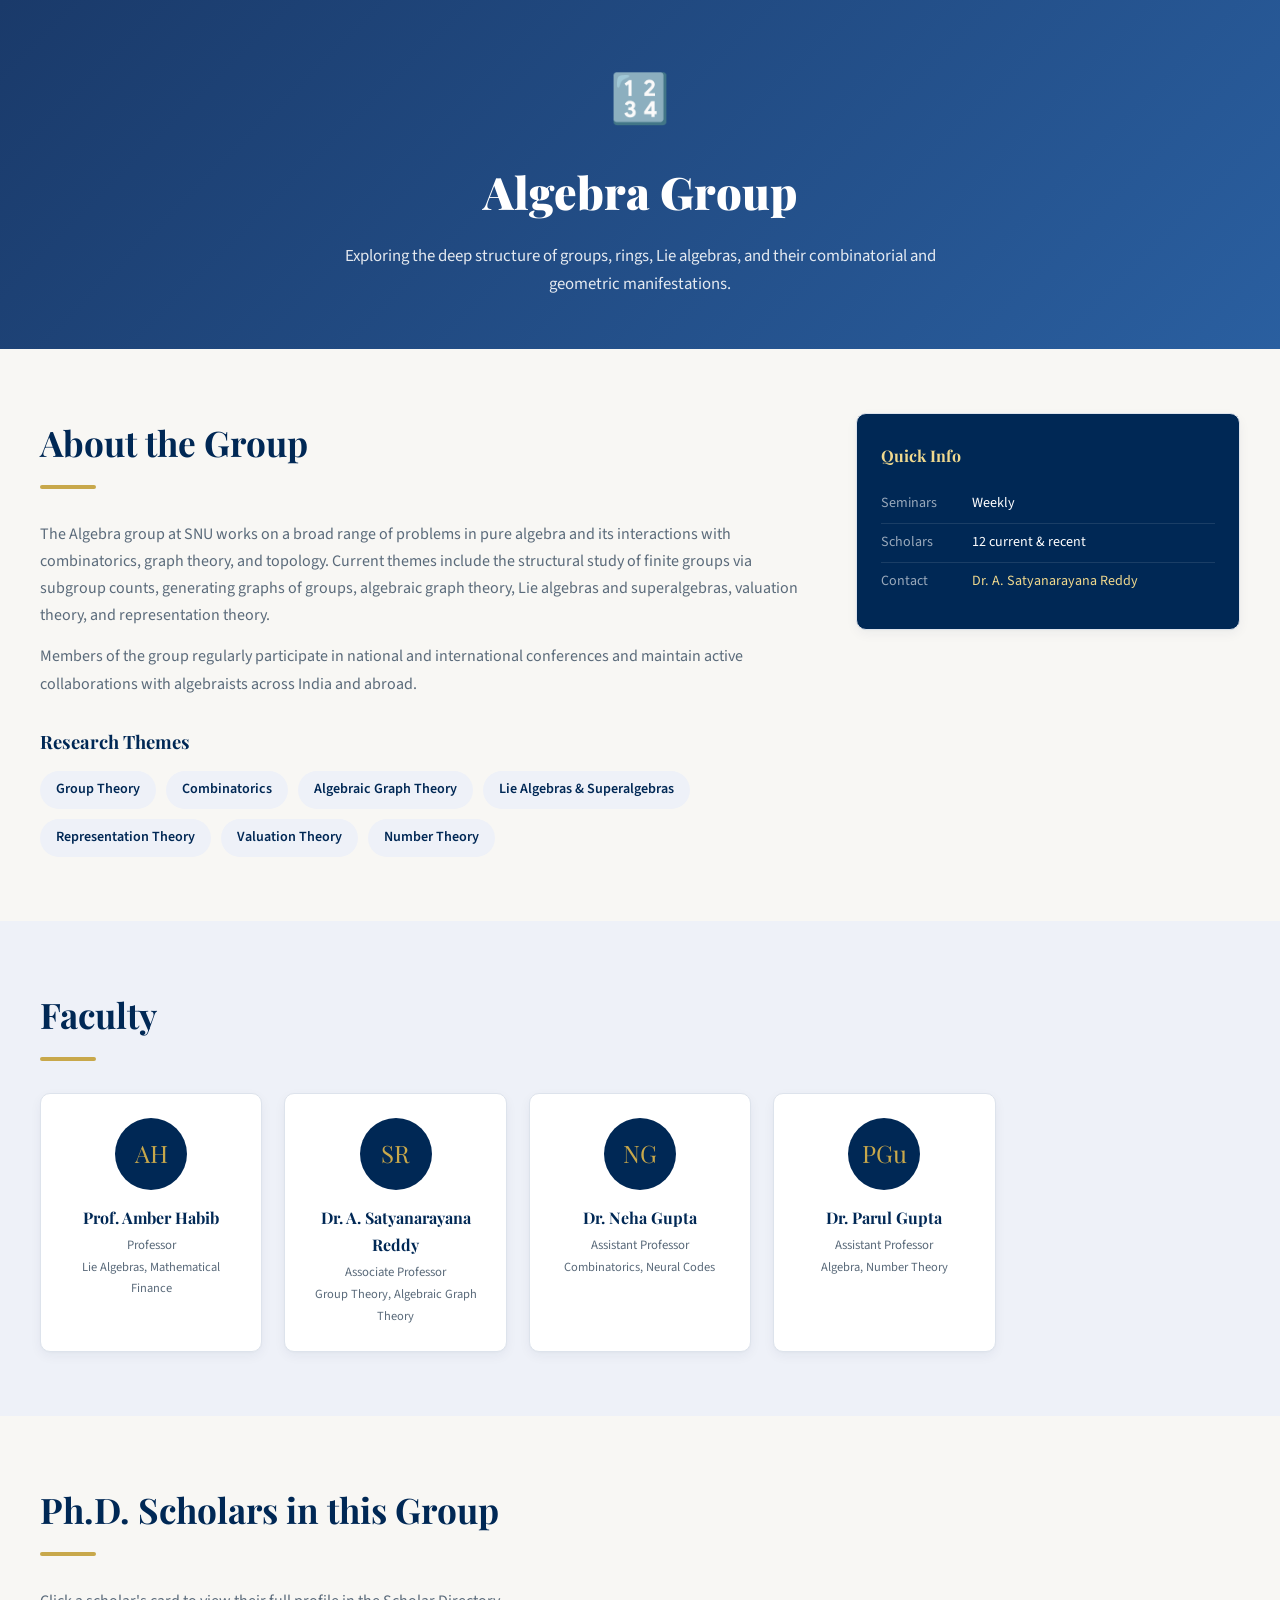
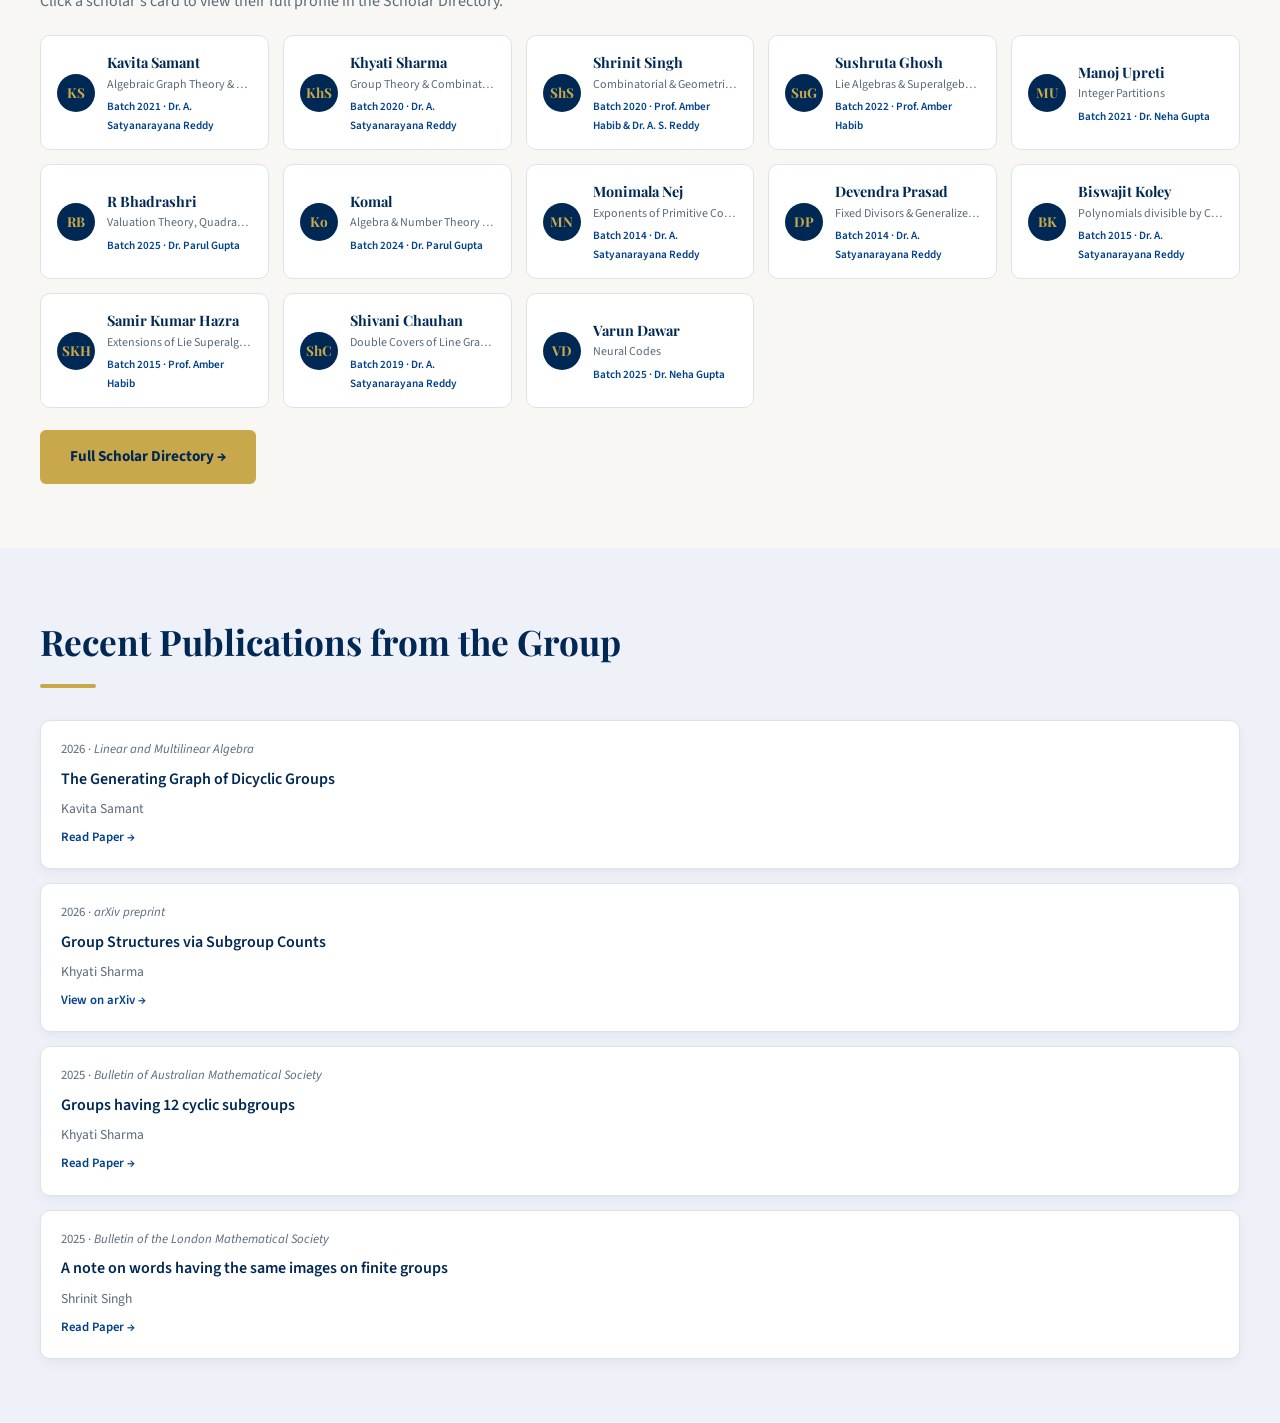
==== algebra.html @ dcbe5a53 "Add files via upload" ====
<!DOCTYPE html>
<html lang="en">
<head>
  <meta charset="UTF-8" />
  <meta name="viewport" content="width=device-width, initial-scale=1.0" />
  <title>Algebra Group — SNU Mathematics Ph.D.</title>
  <link rel="stylesheet" href="shared.css" />
  <style>
    .scholar-strip { display:grid; grid-template-columns:repeat(auto-fill,minmax(200px,1fr)); gap:14px; margin-top:8px; }
    .scholar-chip { background:var(--card-bg); border:1px solid var(--border); border-radius:var(--radius); padding:14px 16px; display:flex; align-items:center; gap:12px; transition:transform .18s,box-shadow .18s; text-decoration:none; color:inherit; }
    .scholar-chip:hover { transform:translateY(-2px); box-shadow:var(--shadow-lg); text-decoration:none; }
    .sch-dot { width:38px; height:38px; border-radius:50%; background:var(--navy); color:var(--gold); font-family:var(--font-serif); font-weight:700; font-size:.85rem; display:flex; align-items:center; justify-content:center; flex-shrink:0; }
    .sch-info { min-width:0; }
    .sch-name { font-family:var(--font-serif); font-size:.9rem; color:var(--navy); font-weight:700; white-space:nowrap; overflow:hidden; text-overflow:ellipsis; }
    .sch-research { font-size:.75rem; color:var(--muted); white-space:nowrap; overflow:hidden; text-overflow:ellipsis; }
    .sch-year { font-size:.7rem; color:var(--navy-lt); margin-top:2px; font-weight:600; }
  </style>
</head>
<body>
<script src="nav.js"></script>

<section class="group-hero" style="background:linear-gradient(135deg,#1a3a6a 0%,#2a5fa0 100%);">
  <div style="font-size:3rem;margin-bottom:12px;">🔢</div>
  <h1>Algebra Group</h1>
  <p>Exploring the deep structure of groups, rings, Lie algebras, and their combinatorial and geometric manifestations.</p>
</section>

<section class="section">
  <div class="container" style="display:grid;grid-template-columns:2fr 1fr;gap:48px;align-items:start;">
    <div>
      <h2 class="section-title">About the Group</h2>
      <div class="gold-rule"></div>
      <p style="color:var(--muted);margin-bottom:14px;">The Algebra group at SNU works on a broad range of problems in pure algebra and its interactions with combinatorics, graph theory, and topology. Current themes include the structural study of finite groups via subgroup counts, generating graphs of groups, algebraic graph theory, Lie algebras and superalgebras, valuation theory, and representation theory.</p>
      <p style="color:var(--muted);margin-bottom:14px;">Members of the group regularly participate in national and international conferences and maintain active collaborations with algebraists across India and abroad.</p>
      <h3 style="font-family:var(--font-serif);color:var(--navy);margin:28px 0 14px;font-size:1.15rem;">Research Themes</h3>
      <ul style="list-style:none;display:flex;flex-wrap:wrap;gap:10px;">
        <li style="background:#eef1f8;padding:7px 16px;border-radius:20px;font-size:.88rem;color:var(--navy);font-weight:600;">Group Theory</li>
        <li style="background:#eef1f8;padding:7px 16px;border-radius:20px;font-size:.88rem;color:var(--navy);font-weight:600;">Combinatorics</li>
        <li style="background:#eef1f8;padding:7px 16px;border-radius:20px;font-size:.88rem;color:var(--navy);font-weight:600;">Algebraic Graph Theory</li>
        <li style="background:#eef1f8;padding:7px 16px;border-radius:20px;font-size:.88rem;color:var(--navy);font-weight:600;">Lie Algebras &amp; Superalgebras</li>
        <li style="background:#eef1f8;padding:7px 16px;border-radius:20px;font-size:.88rem;color:var(--navy);font-weight:600;">Representation Theory</li>
        <li style="background:#eef1f8;padding:7px 16px;border-radius:20px;font-size:.88rem;color:var(--navy);font-weight:600;">Valuation Theory</li>
        <li style="background:#eef1f8;padding:7px 16px;border-radius:20px;font-size:.88rem;color:var(--navy);font-weight:600;">Number Theory</li>
      </ul>
    </div>
    <div>
      <div class="card" style="background:var(--navy);color:#fff;padding:28px 24px;">
        <h4 style="color:var(--gold-lt);font-family:var(--font-serif);margin-bottom:16px;">Quick Info</h4>
        <table style="width:100%;font-size:.88rem;border-collapse:collapse;">
          <tr><td style="color:rgba(255,255,255,.6);padding:7px 0;border-bottom:1px solid rgba(255,255,255,.1);">Seminars</td><td style="padding:7px 0 7px 10px;border-bottom:1px solid rgba(255,255,255,.1);">Weekly</td></tr>
          <tr><td style="color:rgba(255,255,255,.6);padding:7px 0;border-bottom:1px solid rgba(255,255,255,.1);">Scholars</td><td style="padding:7px 0 7px 10px;border-bottom:1px solid rgba(255,255,255,.1);">12 current &amp; recent</td></tr>
          <tr><td style="color:rgba(255,255,255,.6);padding:7px 0;">Contact</td><td style="padding:7px 0 7px 10px;"><a href="mailto:asreddy@snu.edu.in" style="color:var(--gold-lt);">Dr. A. Satyanarayana Reddy</a></td></tr>
        </table>
      </div>
    </div>
  </div>
</section>

<!-- FACULTY -->
<section class="section section-alt">
  <div class="container">
    <h2 class="section-title">Faculty</h2>
    <div class="gold-rule"></div>
    <div class="faculty-grid">
      <a href="https://snu.edu.in/faculty/amber-habib/" target="_blank" class="faculty-card"><div class="faculty-avatar">AH</div><div class="faculty-name">Prof. Amber Habib</div><div class="faculty-role">Professor<br><span style="font-size:.78rem;">Lie Algebras, Mathematical Finance</span></div></a>
      <a href="https://snu.edu.in/faculty/satyanarayana-reddy/" target="_blank" class="faculty-card"><div class="faculty-avatar">SR</div><div class="faculty-name">Dr. A. Satyanarayana Reddy</div><div class="faculty-role">Associate Professor<br><span style="font-size:.78rem;">Group Theory, Algebraic Graph Theory</span></div></a>
      <a href="https://snu.edu.in/faculty/neha-gupta/" target="_blank" class="faculty-card"><div class="faculty-avatar">NG</div><div class="faculty-name">Dr. Neha Gupta</div><div class="faculty-role">Assistant Professor<br><span style="font-size:.78rem;">Combinatorics, Neural Codes</span></div></a>
      <a href="https://snu.edu.in/faculty/parul-gupta/" target="_blank" class="faculty-card"><div class="faculty-avatar">PGu</div><div class="faculty-name">Dr. Parul Gupta</div><div class="faculty-role">Assistant Professor<br><span style="font-size:.78rem;">Algebra, Number Theory</span></div></a>
    </div>
  </div>
</section>

<!-- SCHOLARS -->
<section class="section">
  <div class="container">
    <h2 class="section-title">Ph.D. Scholars in this Group</h2>
    <div class="gold-rule"></div>
    <p style="color:var(--muted);margin-bottom:20px;">Click a scholar's card to view their full profile in the Scholar Directory.</p>
    <div class="scholar-strip">
      <a class="scholar-chip" href="students.html#s1"><div class="sch-dot">KS</div><div class="sch-info"><div class="sch-name">Kavita Samant</div><div class="sch-research">Algebraic Graph Theory &amp; Group Theory</div><div class="sch-year">Batch 2021 · Dr. A. Satyanarayana Reddy</div></div></a>
      <a class="scholar-chip" href="students.html#s9"><div class="sch-dot">KhS</div><div class="sch-info"><div class="sch-name">Khyati Sharma</div><div class="sch-research">Group Theory &amp; Combinatorics</div><div class="sch-year">Batch 2020 · Dr. A. Satyanarayana Reddy</div></div></a>
      <a class="scholar-chip" href="students.html#s39"><div class="sch-dot">ShS</div><div class="sch-info"><div class="sch-name">Shrinit Singh</div><div class="sch-research">Combinatorial &amp; Geometric Group Theory</div><div class="sch-year">Batch 2020 · Prof. Amber Habib &amp; Dr. A. S. Reddy</div></div></a>
      <a class="scholar-chip" href="students.html#s29"><div class="sch-dot">SuG</div><div class="sch-info"><div class="sch-name">Sushruta Ghosh</div><div class="sch-research">Lie Algebras &amp; Superalgebras</div><div class="sch-year">Batch 2022 · Prof. Amber Habib</div></div></a>
      <a class="scholar-chip" href="students.html#s16"><div class="sch-dot">MU</div><div class="sch-info"><div class="sch-name">Manoj Upreti</div><div class="sch-research">Integer Partitions</div><div class="sch-year">Batch 2021 · Dr. Neha Gupta</div></div></a>
      <a class="scholar-chip" href="students.html#s14"><div class="sch-dot">RB</div><div class="sch-info"><div class="sch-name">R Bhadrashri</div><div class="sch-research">Valuation Theory, Quadratic Forms</div><div class="sch-year">Batch 2025 · Dr. Parul Gupta</div></div></a>
      <a class="scholar-chip" href="students.html#s25"><div class="sch-dot">Ko</div><div class="sch-info"><div class="sch-name">Komal</div><div class="sch-research">Algebra &amp; Number Theory (Matrix Waring Problem)</div><div class="sch-year">Batch 2024 · Dr. Parul Gupta</div></div></a>
      <a class="scholar-chip" href="students.html#s30"><div class="sch-dot">MN</div><div class="sch-info"><div class="sch-name">Monimala Nej</div><div class="sch-research">Exponents of Primitive Companion Matrices</div><div class="sch-year">Batch 2014 · Dr. A. Satyanarayana Reddy</div></div></a>
      <a class="scholar-chip" href="students.html#s31"><div class="sch-dot">DP</div><div class="sch-info"><div class="sch-name">Devendra Prasad</div><div class="sch-research">Fixed Divisors &amp; Generalized Factorials</div><div class="sch-year">Batch 2014 · Dr. A. Satyanarayana Reddy</div></div></a>
      <a class="scholar-chip" href="students.html#s33"><div class="sch-dot">BK</div><div class="sch-info"><div class="sch-name">Biswajit Koley</div><div class="sch-research">Polynomials divisible by Cyclotomic Polynomials</div><div class="sch-year">Batch 2015 · Dr. A. Satyanarayana Reddy</div></div></a>
      <a class="scholar-chip" href="students.html#s34"><div class="sch-dot">SKH</div><div class="sch-info"><div class="sch-name">Samir Kumar Hazra</div><div class="sch-research">Extensions of Lie Superalgebras</div><div class="sch-year">Batch 2015 · Prof. Amber Habib</div></div></a>
      <a class="scholar-chip" href="students.html#s36"><div class="sch-dot">ShC</div><div class="sch-info"><div class="sch-name">Shivani Chauhan</div><div class="sch-research">Double Covers of Line Graphs</div><div class="sch-year">Batch 2019 · Dr. A. Satyanarayana Reddy</div></div></a>
    <a class="scholar-chip" href="students.html#s3"><div class="sch-dot">VD</div><div class="sch-info"><div class="sch-name">Varun Dawar</div><div class="sch-research">Neural Codes</div><div class="sch-year">Batch 2025 · Dr. Neha Gupta</div></div></a>
      </div>
    
    <div style="margin-top:22px;"><a class="btn btn-primary" href="students.html">Full Scholar Directory →</a></div>
  </div>
</section>

<!-- PUBLICATIONS -->
<section class="section section-alt">
  <div class="container">
    <h2 class="section-title">Recent Publications from the Group</h2>
    <div class="gold-rule"></div>
    <div style="display:flex;flex-direction:column;gap:14px;">
      <div class="card" style="padding:18px 20px;"><div style="font-size:.8rem;color:var(--muted);margin-bottom:5px;">2026 · <em>Linear and Multilinear Algebra</em></div><div style="font-weight:600;color:var(--navy);">The Generating Graph of Dicyclic Groups</div><div style="font-size:.85rem;color:var(--muted);margin-top:4px;">Kavita Samant</div><a href="https://www.tandfonline.com/doi/full/10.1080/03081087.2026.2623170" target="_blank" style="font-size:.8rem;color:var(--navy-lt);font-weight:600;display:inline-block;margin-top:7px;">Read Paper →</a></div>
      <div class="card" style="padding:18px 20px;"><div style="font-size:.8rem;color:var(--muted);margin-bottom:5px;">2026 · <em>arXiv preprint</em></div><div style="font-weight:600;color:var(--navy);">Group Structures via Subgroup Counts</div><div style="font-size:.85rem;color:var(--muted);margin-top:4px;">Khyati Sharma</div><a href="https://arxiv.org/abs/2604.08040" target="_blank" style="font-size:.8rem;color:var(--navy-lt);font-weight:600;display:inline-block;margin-top:7px;">View on arXiv →</a></div>
      <div class="card" style="padding:18px 20px;"><div style="font-size:.8rem;color:var(--muted);margin-bottom:5px;">2025 · <em>Bulletin of Australian Mathematical Society</em></div><div style="font-weight:600;color:var(--navy);">Groups having 12 cyclic subgroups</div><div style="font-size:.85rem;color:var(--muted);margin-top:4px;">Khyati Sharma</div><a href="https://www.cambridge.org/core/journals/bulletin-of-the-australian-mathematical-society/article/abs/groups-having-12-cyclic-subgroups/F840743916FA4E4E2047FA05246051EC" target="_blank" style="font-size:.8rem;color:var(--navy-lt);font-weight:600;display:inline-block;margin-top:7px;">Read Paper →</a></div>
      <div class="card" style="padding:18px 20px;"><div style="font-size:.8rem;color:var(--muted);margin-bottom:5px;">2025 · <em>Bulletin of the London Mathematical Society</em></div><div style="font-weight:600;color:var(--navy);">A note on words having the same images on finite groups</div><div style="font-size:.85rem;color:var(--muted);margin-top:4px;">Shrinit Singh</div><a href="https://londmathsoc.onlinelibrary.wiley.com/doi/abs/10.1112/blms.70150" target="_blank" style="font-size:.8rem;color:var(--navy-lt);font-weight:600;display:inline-block;margin-top:7px;">Read Paper →</a></div>
    </div>
  </div>
</section>

</body>
</html>
---- shared.css ----
/* ============================================================
   SNU Mathematics Ph.D. Program — Shared Stylesheet
   ============================================================ */
@import url('https://fonts.googleapis.com/css2?family=Playfair+Display:wght@400;600;700;900&family=Source+Sans+3:ital,wght@0,300;0,400;0,600;1,400&display=swap');

:root {
    --navy:     #002855;
    --navy-lt:  #00408a;
    --gold:     #c8a84b;
    --gold-lt:  #f0d98e;
    --bg:       #f8f7f4;
    --card-bg:  #ffffff;
    --text:     #1e2a38;
    --muted:    #5a6a7a;
    --border:   #dde3ec;
    --shadow: 
        0 1px 2px rgba(0,0,0,0.02), 
        0 4px 12px rgba(0,40,85,0.05);
    --shadow-lg: 
        0 10px 15px -3px rgba(0,40,85,0.08), 
        0 4px 6px -2px rgba(0,40,85,0.04);
    --radius:   10px;
    --font-serif: 'Playfair Display', Georgia, serif;
    --font-sans:  'Source Sans 3', 'Helvetica Neue', sans-serif;
    --nav-h: 70px;
}

*, *::before, *::after { box-sizing: border-box; margin: 0; padding: 0; }

html { scroll-behavior: smooth; }

body {
    font-family: var(--font-sans);
    background: var(--bg);
    color: var(--text);
    line-height: 1.7;
    font-size: 16px;
}

a { color: var(--navy-lt); text-decoration: none; }
a:hover { text-decoration: underline; }

img { max-width: 100%; display: block; }

/* ── TOPBAR ─────────────────────────────────────────── */
.topbar {
    background: var(--navy);
    color: rgba(255,255,255,.7);
    font-size: .78rem;
    letter-spacing: .04em;
    padding: 6px 0;
    text-align: center;
}
.topbar a { color: var(--gold-lt); }

/* ── NAVBAR ─────────────────────────────────────────── */
nav.navbar {
    background: var(--card-bg);
    border-bottom: 3px solid var(--gold);
    position: sticky; top: 0; z-index: 200;
    box-shadow: var(--shadow);
}
.nav-inner {
    max-width: 1200px; margin: 0 auto; padding: 0 24px;
    display: flex; align-items: center; justify-content: space-between;
    height: var(--nav-h);
}
.brand { display: flex; align-items: center; gap: 12px; text-decoration: none; }
.brand-logo {
    width: 46px; height: 46px; border-radius: 50%;
    background: var(--navy); display: flex; align-items: center; justify-content: center;
}
.brand-logo span { color: var(--gold); font-family: var(--font-serif); font-size: 1.1rem; font-weight: 900; }
.brand-text { line-height: 1.2; }
.brand-name { font-family: var(--font-serif); font-size: 1.15rem; font-weight: 700; color: var(--navy); }
.brand-sub  { font-size: .72rem; color: var(--muted); text-transform: uppercase; letter-spacing: .06em; }

.nav-links { display: flex; gap: 4px; align-items: center; }
.nav-links a {
    padding: 8px 13px; border-radius: 6px; font-size: .88rem; font-weight: 600;
    color: var(--navy); transition: background .18s, color .18s; white-space: nowrap;
}
.nav-links a:hover, .nav-links a.active { background: var(--navy); color: #fff; text-decoration: none; }
.nav-links a.btn-apply {
    background: var(--gold); color: var(--navy); margin-left: 8px;
    padding: 8px 18px; font-weight: 700;
}
.nav-links a.btn-apply:hover { background: var(--navy); color: var(--gold); }

/* Hamburger (mobile) */
.hamburger { display: none; background: none; border: none; cursor: pointer; padding: 6px; }
.hamburger span { display: block; width: 24px; height: 2px; background: var(--navy); margin: 5px 0; transition: .3s; }

/* ── HERO ────────────────────────────────────────────── */
.hero {
    background: linear-gradient(135deg, var(--navy) 0%, #004080 60%, #00285580 100%);
    color: #fff; padding: 80px 24px 70px;
    text-align: center; position: relative; overflow: hidden;
}
.hero::before {
    content: '∑ ∫ ∂ π ∞ Δ λ φ ψ ω';
    position: absolute; inset: 0; font-size: 6rem; line-height: 1.2;
    color: rgba(255,255,255,.04); font-family: var(--font-serif);
    word-break: break-all; pointer-events: none; padding: 10px;
}
.hero-inner { max-width: 760px; margin: 0 auto; position: relative; }
.hero-eyebrow { font-size: .8rem; letter-spacing: .15em; text-transform: uppercase; color: var(--gold-lt); margin-bottom: 14px; }
.hero h1 { font-family: var(--font-serif); font-size: clamp(2rem, 5vw, 3.2rem); font-weight: 900; line-height: 1.15; margin-bottom: 18px; }
.hero p   { font-size: 1.1rem; color: rgba(255,255,255,.85); margin-bottom: 30px; max-width: 600px; margin-left: auto; margin-right: auto; }
.hero-cta { display: flex; gap: 14px; justify-content: center; flex-wrap: wrap; }
.btn { display: inline-block; padding: 12px 28px; border-radius: 6px; font-weight: 700; font-size: .95rem; transition: .2s; cursor: pointer; border: 2px solid transparent; }
.btn-primary { background: var(--gold); color: var(--navy); }
.btn-primary:hover { background: #fff; color: var(--navy); text-decoration: none; }
.btn-outline { border-color: rgba(255,255,255,.6); color: #fff; }
.btn-outline:hover { background: rgba(255,255,255,.15); text-decoration: none; }

/* ── SECTION UTILS ──────────────────────────────────── */
.section { padding: 64px 24px; }
.section-alt { background: #eef1f8; }
.container { max-width: 1200px; margin: 0 auto; }
.section-title {
    font-family: var(--font-serif); font-size: clamp(1.5rem, 3vw, 2.2rem);
    font-weight: 700; color: var(--navy); margin-bottom: 8px;
}
.section-sub { color: var(--muted); font-size: 1rem; margin-bottom: 40px; max-width: 600px; }
.gold-rule { width: 56px; height: 4px; background: var(--gold); border-radius: 2px; margin: 12px 0 32px; }

/* ── CARDS ──────────────────────────────────────────── */
.card-grid { display: grid; grid-template-columns: repeat(auto-fill, minmax(270px, 1fr)); gap: 24px; }
.card {
    background: var(--card-bg); border-radius: var(--radius);
    box-shadow: var(--shadow); padding: 28px 24px;
    transition: transform .22s, box-shadow .22s;
    border: 1px solid var(--border);
}
.card:hover { transform: translateY(-4px); box-shadow: var(--shadow-lg); }
.card-icon { font-size: 2rem; margin-bottom: 14px; }
.card h3 { font-family: var(--font-serif); font-size: 1.15rem; color: var(--navy); margin-bottom: 8px; }
.card p  { font-size: .93rem; color: var(--muted); }

/* ── RESEARCH GROUP CARD ────────────────────────────── */
.group-card {
    background: var(--card-bg); border-radius: var(--radius);
    border: 1px solid var(--border); box-shadow: var(--shadow);
    overflow: hidden; transition: transform .22s, box-shadow .22s;
    display: flex; flex-direction: column;
}
.group-card:hover { transform: translateY(-4px); box-shadow: var(--shadow-lg); text-decoration: none; }
.group-card-banner {
    height: 8px;
}
.group-card-body { padding: 26px 24px 22px; flex: 1; display: flex; flex-direction: column; }
.group-card-body h3 { font-family: var(--font-serif); font-size: 1.2rem; color: var(--navy); margin-bottom: 8px; }
.group-card-body p  { font-size: .9rem; color: var(--muted); flex: 1; }
.group-card-footer { padding: 14px 24px; border-top: 1px solid var(--border); font-size: .83rem; color: var(--navy-lt); font-weight: 600; }

/* Group accent colours */
.acc-blue   { background: #1e5fa0; }
.acc-green  { background: #2a7a4b; }
.acc-purple { background: #6a3fa0; }
.acc-teal   { background: #1a7a7a; }
.acc-red    { background: #9a2a2a; }
.acc-orange { background: #b05e10; }

/* ── FOOTER ─────────────────────────────────────────── */
footer {
    background: var(--navy); color: rgba(255,255,255,.75);
    padding: 50px 24px 30px;
}
.footer-inner { max-width: 1200px; margin: 0 auto; }
.footer-grid { display: grid; grid-template-columns: 2fr 1fr 1fr 1fr; gap: 40px; margin-bottom: 40px; }
footer h4 { color: var(--gold-lt); font-family: var(--font-serif); font-size: 1rem; margin-bottom: 14px; }
footer ul { list-style: none; }
footer ul li { margin-bottom: 8px; }
footer ul li a { color: rgba(255,255,255,.65); font-size: .88rem; }
footer ul li a:hover { color: var(--gold-lt); text-decoration: none; }
.footer-brand-name { font-family: var(--font-serif); font-size: 1.2rem; color: #fff; margin-bottom: 8px; }
.footer-desc { font-size: .88rem; color: rgba(255,255,255,.55); max-width: 280px; line-height: 1.6; }
.footer-bottom { border-top: 1px solid rgba(255,255,255,.12); padding-top: 22px; font-size: .8rem; color: rgba(255,255,255,.4); display: flex; justify-content: space-between; flex-wrap: wrap; gap: 8px; }

/* ── GROUP PAGE ─────────────────────────────────────── */
.group-hero {
    padding: 60px 24px 50px;
    color: #fff;
    text-align: center;
}
.group-hero h1 { font-family: var(--font-serif); font-size: clamp(1.8rem, 4vw, 2.8rem); font-weight: 900; margin-bottom: 12px; }
.group-hero p { font-size: 1.05rem; opacity: .88; max-width: 620px; margin: 0 auto; }

.faculty-grid { display: grid; grid-template-columns: repeat(auto-fill, minmax(220px, 1fr)); gap: 22px; }
.faculty-card {
    background: var(--card-bg); border-radius: var(--radius);
    border: 1px solid var(--border); box-shadow: var(--shadow);
    padding: 24px 20px; text-align: center;
    transition: transform .2s, box-shadow .2s;
}
.faculty-card:hover { transform: translateY(-3px); box-shadow: var(--shadow-lg); }
.faculty-avatar {
    width: 72px; height: 72px; border-radius: 50%;
    background: var(--navy); display: flex; align-items: center; justify-content: center;
    font-family: var(--font-serif); font-size: 1.5rem; color: var(--gold);
    margin: 0 auto 14px; overflow: hidden;
}
.faculty-name  { font-family: var(--font-serif); font-size: 1rem; color: var(--navy); font-weight: 700; }
.faculty-role  { font-size: .8rem; color: var(--muted); margin-top: 4px; }

.seminar-table { width: 100%; border-collapse: collapse; margin-top: 20px; }
.seminar-table th { background: var(--navy); color: #fff; padding: 12px 16px; text-align: left; font-size: .88rem; letter-spacing: .04em; }
.seminar-table td { padding: 12px 16px; border-bottom: 1px solid var(--border); font-size: .9rem; }
.seminar-table tr:last-child td { border-bottom: none; }
.seminar-table tr:hover td { background: #f3f6fb; }

/* ── FORMS PAGE ─────────────────────────────────────── */
.form-list { display: grid; grid-template-columns: repeat(auto-fill, minmax(280px, 1fr)); gap: 20px; }
.form-item {
    background: var(--card-bg); border-radius: var(--radius);
    border: 1px solid var(--border); box-shadow: var(--shadow);
    padding: 22px 20px; display: flex; align-items: flex-start; gap: 16px;
    transition: transform .2s, box-shadow .2s;
}
.form-item:hover { transform: translateY(-3px); box-shadow: var(--shadow-lg); }
.form-icon { font-size: 1.8rem; flex-shrink: 0; }
.form-info h4 { font-family: var(--font-serif); color: var(--navy); font-size: 1rem; margin-bottom: 4px; }
.form-info p  { font-size: .85rem; color: var(--muted); margin-bottom: 10px; }
.form-info a  { font-size: .82rem; font-weight: 600; color: var(--navy-lt); }

/* ── MOBILE RESPONSIVE ──────────────────────────────── */
@media (max-width: 768px) {
    .nav-links { display: none; flex-direction: column; position: absolute; top: var(--nav-h); left: 0; right: 0; background: #fff; border-bottom: 2px solid var(--gold); padding: 12px 20px; gap: 2px; box-shadow: var(--shadow-lg); }
    .nav-links.open { display: flex; }
    .hamburger { display: block; }
    .footer-grid { grid-template-columns: 1fr 1fr; }
}
@media (max-width: 500px) {
    .footer-grid { grid-template-columns: 1fr; }
    .footer-bottom { flex-direction: column; text-align: center; }
}
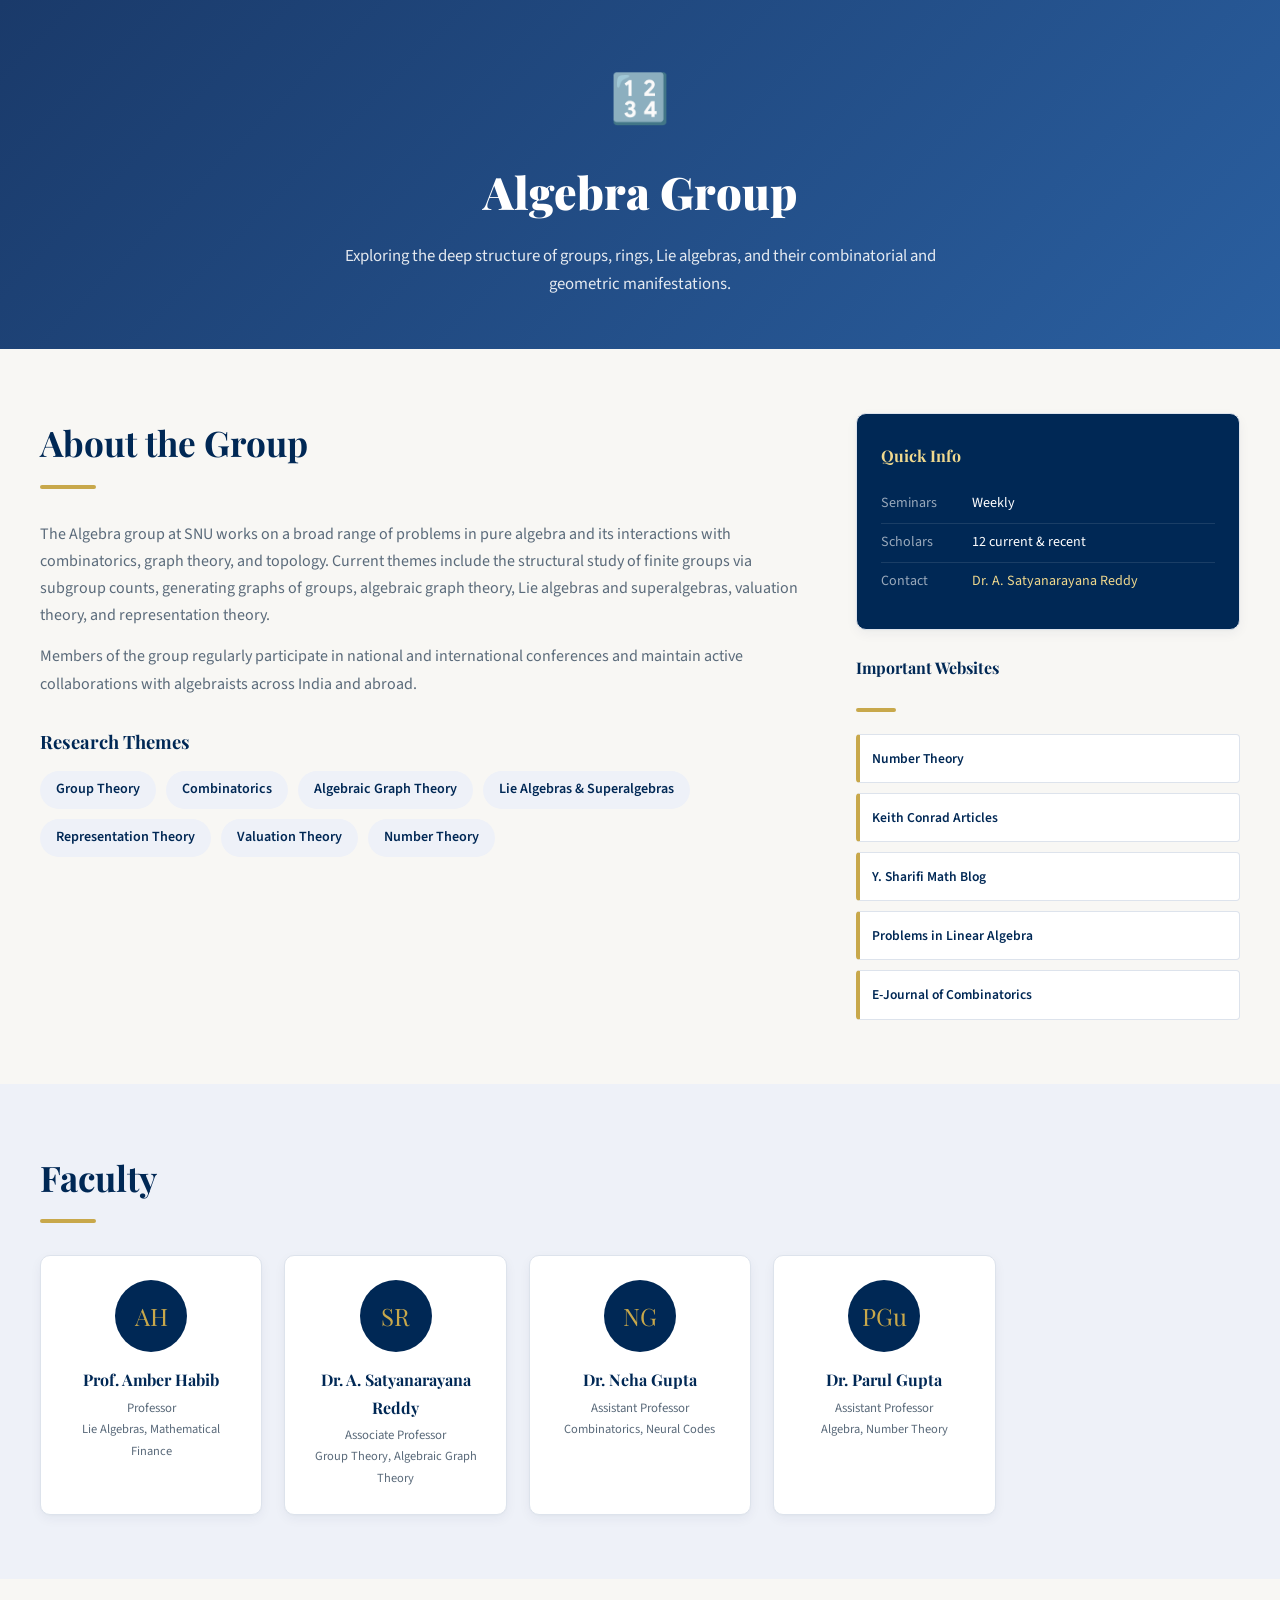
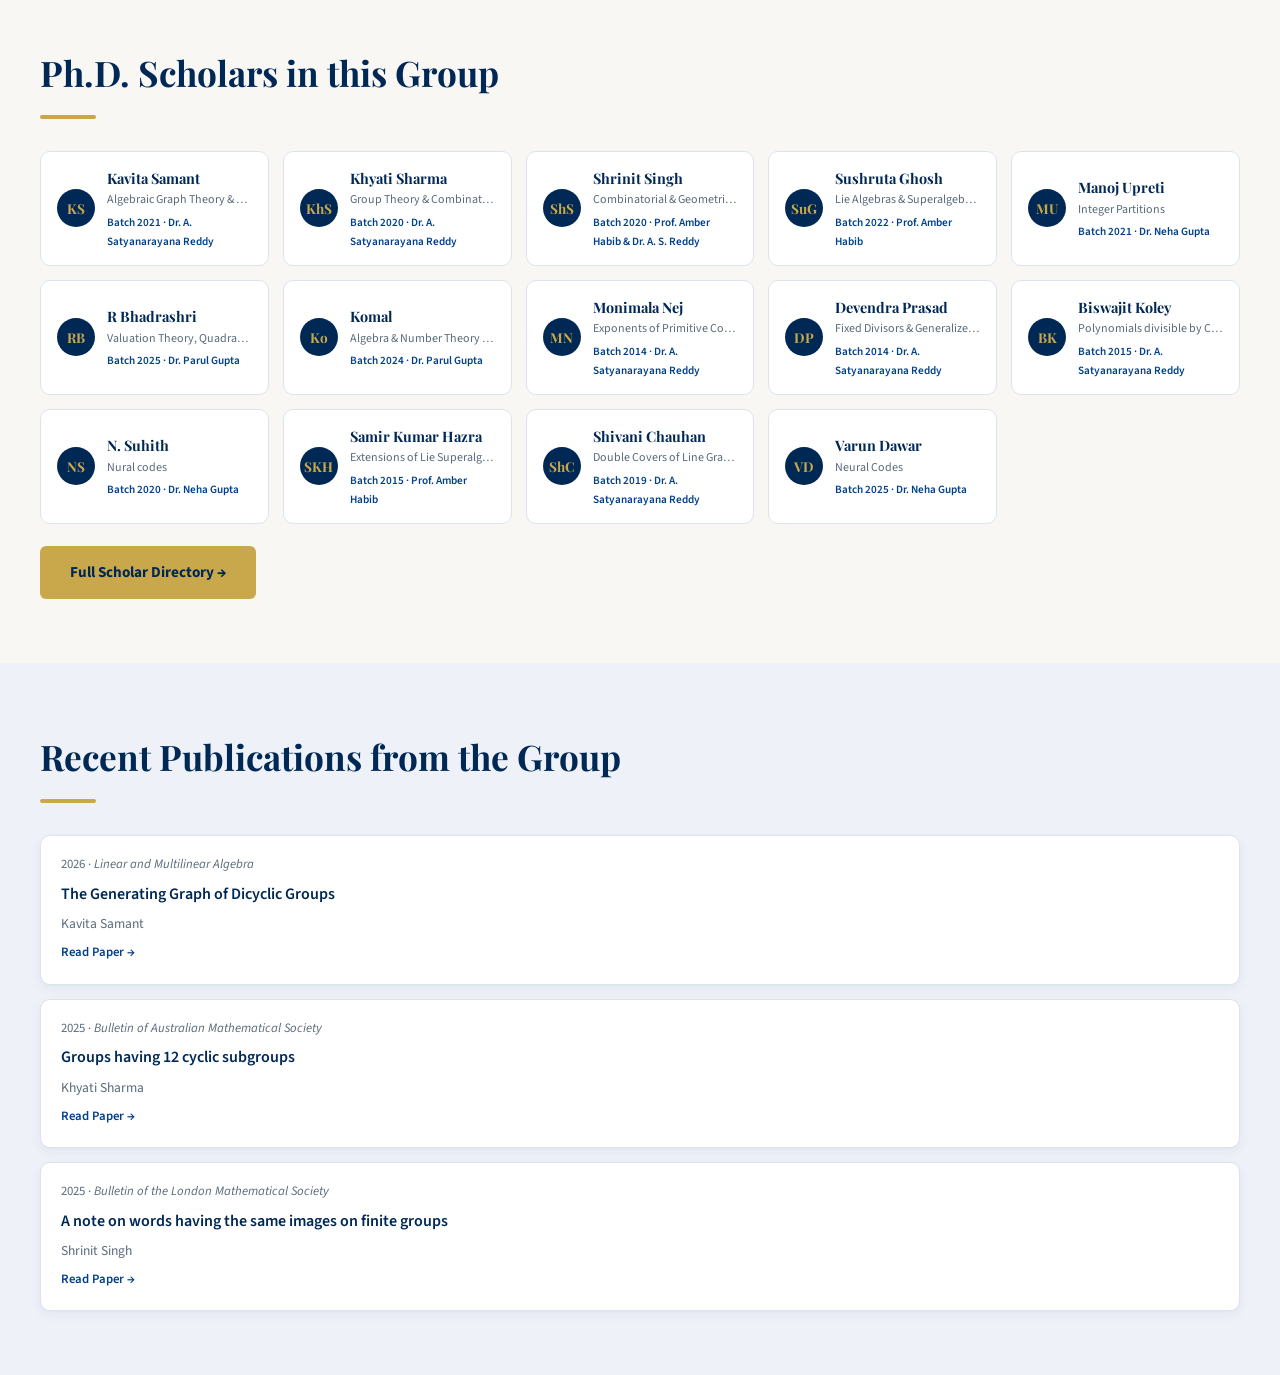
==== commit 7e129bea: "Update algebra.html" ====
--- a/algebra.html
+++ b/algebra.html
@@ -14,6 +14,16 @@
     .sch-name { font-family:var(--font-serif); font-size:.9rem; color:var(--navy); font-weight:700; white-space:nowrap; overflow:hidden; text-overflow:ellipsis; }
     .sch-research { font-size:.75rem; color:var(--muted); white-space:nowrap; overflow:hidden; text-overflow:ellipsis; }
     .sch-year { font-size:.7rem; color:var(--navy-lt); margin-top:2px; font-weight:600; }
+
+    /* Vertical Resource Sidebar Styles */
+    .resource-sidebar { margin-top: 24px; display: flex; flex-direction: column; gap: 10px; }
+    .res-btn-sideway { 
+      display: block; width: 100%; padding: 12px; 
+      background: #fff; border: 1px solid var(--border); border-left: 4px solid var(--gold);
+      color: var(--navy); text-decoration: none; font-size: 0.85rem; font-weight: 600;
+      transition: all 0.2s ease; border-radius: 4px;
+    }
+    .res-btn-sideway:hover { background: #f0f4f8; border-left-color: var(--navy); transform: translateX(5px); }
   </style>
 </head>
 <body>
@@ -43,6 +53,7 @@
         <li style="background:#eef1f8;padding:7px 16px;border-radius:20px;font-size:.88rem;color:var(--navy);font-weight:600;">Number Theory</li>
       </ul>
     </div>
+
     <div>
       <div class="card" style="background:var(--navy);color:#fff;padding:28px 24px;">
         <h4 style="color:var(--gold-lt);font-family:var(--font-serif);margin-bottom:16px;">Quick Info</h4>
@@ -52,11 +63,20 @@
           <tr><td style="color:rgba(255,255,255,.6);padding:7px 0;">Contact</td><td style="padding:7px 0 7px 10px;"><a href="mailto:asreddy@snu.edu.in" style="color:var(--gold-lt);">Dr. A. Satyanarayana Reddy</a></td></tr>
         </table>
       </div>
+
+      <div class="resource-sidebar">
+        <h4 style="color:var(--navy);font-family:var(--font-serif);font-size:1rem;margin-bottom:5px;">Important Websites</h4>
+        <div class="gold-rule" style="width:40px;margin-bottom:12px;"></div>
+        <a href="http://www.numbertheory.org/" target="_blank" class="res-btn-sideway">Number Theory</a>
+        <a href="https://kconrad.math.uconn.edu/blurbs/" target="_blank" class="res-btn-sideway">Keith Conrad Articles</a>
+        <a href="https://ysharifi.wordpress.com/" target="_blank" class="res-btn-sideway">Y. Sharifi Math Blog</a>
+        <a href="https://yutsumura.com/linear-algebra/" target="_blank" class="res-btn-sideway">Problems in Linear Algebra</a>
+        <a href="https://www.combinatorics.org/" target="_blank" class="res-btn-sideway">E-Journal of Combinatorics</a>
+      </div>
     </div>
   </div>
 </section>
 
-<!-- FACULTY -->
 <section class="section section-alt">
   <div class="container">
     <h2 class="section-title">Faculty</h2>
@@ -70,12 +90,10 @@
   </div>
 </section>
 
-<!-- SCHOLARS -->
 <section class="section">
   <div class="container">
     <h2 class="section-title">Ph.D. Scholars in this Group</h2>
     <div class="gold-rule"></div>
-    <p style="color:var(--muted);margin-bottom:20px;">Click a scholar's card to view their full profile in the Scholar Directory.</p>
     <div class="scholar-strip">
       <a class="scholar-chip" href="students.html#s1"><div class="sch-dot">KS</div><div class="sch-info"><div class="sch-name">Kavita Samant</div><div class="sch-research">Algebraic Graph Theory &amp; Group Theory</div><div class="sch-year">Batch 2021 · Dr. A. Satyanarayana Reddy</div></div></a>
       <a class="scholar-chip" href="students.html#s9"><div class="sch-dot">KhS</div><div class="sch-info"><div class="sch-name">Khyati Sharma</div><div class="sch-research">Group Theory &amp; Combinatorics</div><div class="sch-year">Batch 2020 · Dr. A. Satyanarayana Reddy</div></div></a>
@@ -87,23 +105,21 @@
       <a class="scholar-chip" href="students.html#s30"><div class="sch-dot">MN</div><div class="sch-info"><div class="sch-name">Monimala Nej</div><div class="sch-research">Exponents of Primitive Companion Matrices</div><div class="sch-year">Batch 2014 · Dr. A. Satyanarayana Reddy</div></div></a>
       <a class="scholar-chip" href="students.html#s31"><div class="sch-dot">DP</div><div class="sch-info"><div class="sch-name">Devendra Prasad</div><div class="sch-research">Fixed Divisors &amp; Generalized Factorials</div><div class="sch-year">Batch 2014 · Dr. A. Satyanarayana Reddy</div></div></a>
       <a class="scholar-chip" href="students.html#s33"><div class="sch-dot">BK</div><div class="sch-info"><div class="sch-name">Biswajit Koley</div><div class="sch-research">Polynomials divisible by Cyclotomic Polynomials</div><div class="sch-year">Batch 2015 · Dr. A. Satyanarayana Reddy</div></div></a>
+      <a class="scholar-chip" href="students.html#s38"><div class="sch-dot">NS</div><div class="sch-info"><div class="sch-name">N. Suhith</div><div class="sch-research">Nural codes</div><div class="sch-year">Batch 2020 · Dr. Neha Gupta</div></div></a>
       <a class="scholar-chip" href="students.html#s34"><div class="sch-dot">SKH</div><div class="sch-info"><div class="sch-name">Samir Kumar Hazra</div><div class="sch-research">Extensions of Lie Superalgebras</div><div class="sch-year">Batch 2015 · Prof. Amber Habib</div></div></a>
       <a class="scholar-chip" href="students.html#s36"><div class="sch-dot">ShC</div><div class="sch-info"><div class="sch-name">Shivani Chauhan</div><div class="sch-research">Double Covers of Line Graphs</div><div class="sch-year">Batch 2019 · Dr. A. Satyanarayana Reddy</div></div></a>
     <a class="scholar-chip" href="students.html#s3"><div class="sch-dot">VD</div><div class="sch-info"><div class="sch-name">Varun Dawar</div><div class="sch-research">Neural Codes</div><div class="sch-year">Batch 2025 · Dr. Neha Gupta</div></div></a>
-      </div>
-    
+    </div>
     <div style="margin-top:22px;"><a class="btn btn-primary" href="students.html">Full Scholar Directory →</a></div>
   </div>
 </section>
 
-<!-- PUBLICATIONS -->
 <section class="section section-alt">
   <div class="container">
     <h2 class="section-title">Recent Publications from the Group</h2>
     <div class="gold-rule"></div>
     <div style="display:flex;flex-direction:column;gap:14px;">
       <div class="card" style="padding:18px 20px;"><div style="font-size:.8rem;color:var(--muted);margin-bottom:5px;">2026 · <em>Linear and Multilinear Algebra</em></div><div style="font-weight:600;color:var(--navy);">The Generating Graph of Dicyclic Groups</div><div style="font-size:.85rem;color:var(--muted);margin-top:4px;">Kavita Samant</div><a href="https://www.tandfonline.com/doi/full/10.1080/03081087.2026.2623170" target="_blank" style="font-size:.8rem;color:var(--navy-lt);font-weight:600;display:inline-block;margin-top:7px;">Read Paper →</a></div>
-      <div class="card" style="padding:18px 20px;"><div style="font-size:.8rem;color:var(--muted);margin-bottom:5px;">2026 · <em>arXiv preprint</em></div><div style="font-weight:600;color:var(--navy);">Group Structures via Subgroup Counts</div><div style="font-size:.85rem;color:var(--muted);margin-top:4px;">Khyati Sharma</div><a href="https://arxiv.org/abs/2604.08040" target="_blank" style="font-size:.8rem;color:var(--navy-lt);font-weight:600;display:inline-block;margin-top:7px;">View on arXiv →</a></div>
       <div class="card" style="padding:18px 20px;"><div style="font-size:.8rem;color:var(--muted);margin-bottom:5px;">2025 · <em>Bulletin of Australian Mathematical Society</em></div><div style="font-weight:600;color:var(--navy);">Groups having 12 cyclic subgroups</div><div style="font-size:.85rem;color:var(--muted);margin-top:4px;">Khyati Sharma</div><a href="https://www.cambridge.org/core/journals/bulletin-of-the-australian-mathematical-society/article/abs/groups-having-12-cyclic-subgroups/F840743916FA4E4E2047FA05246051EC" target="_blank" style="font-size:.8rem;color:var(--navy-lt);font-weight:600;display:inline-block;margin-top:7px;">Read Paper →</a></div>
       <div class="card" style="padding:18px 20px;"><div style="font-size:.8rem;color:var(--muted);margin-bottom:5px;">2025 · <em>Bulletin of the London Mathematical Society</em></div><div style="font-weight:600;color:var(--navy);">A note on words having the same images on finite groups</div><div style="font-size:.85rem;color:var(--muted);margin-top:4px;">Shrinit Singh</div><a href="https://londmathsoc.onlinelibrary.wiley.com/doi/abs/10.1112/blms.70150" target="_blank" style="font-size:.8rem;color:var(--navy-lt);font-weight:600;display:inline-block;margin-top:7px;">Read Paper →</a></div>
     </div>
@@ -112,4 +128,3 @@
 
 </body>
 </html>
-
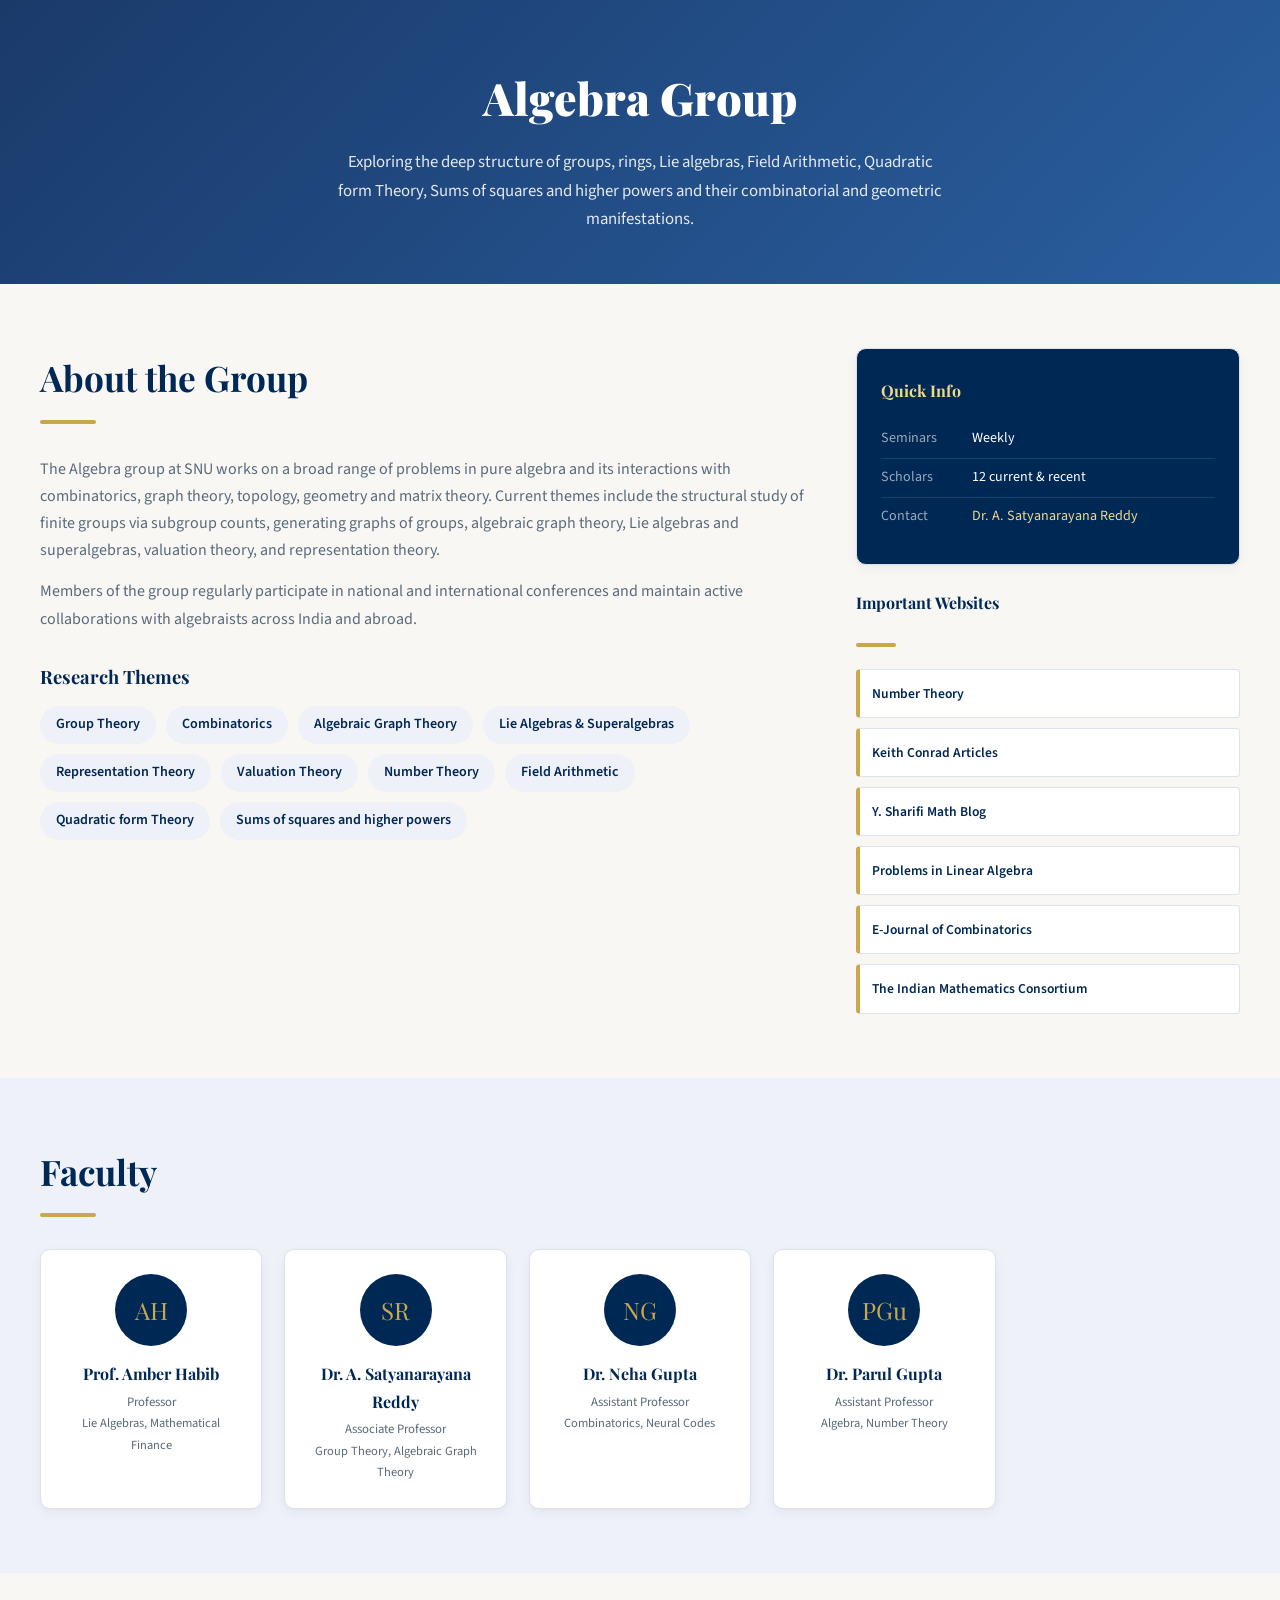
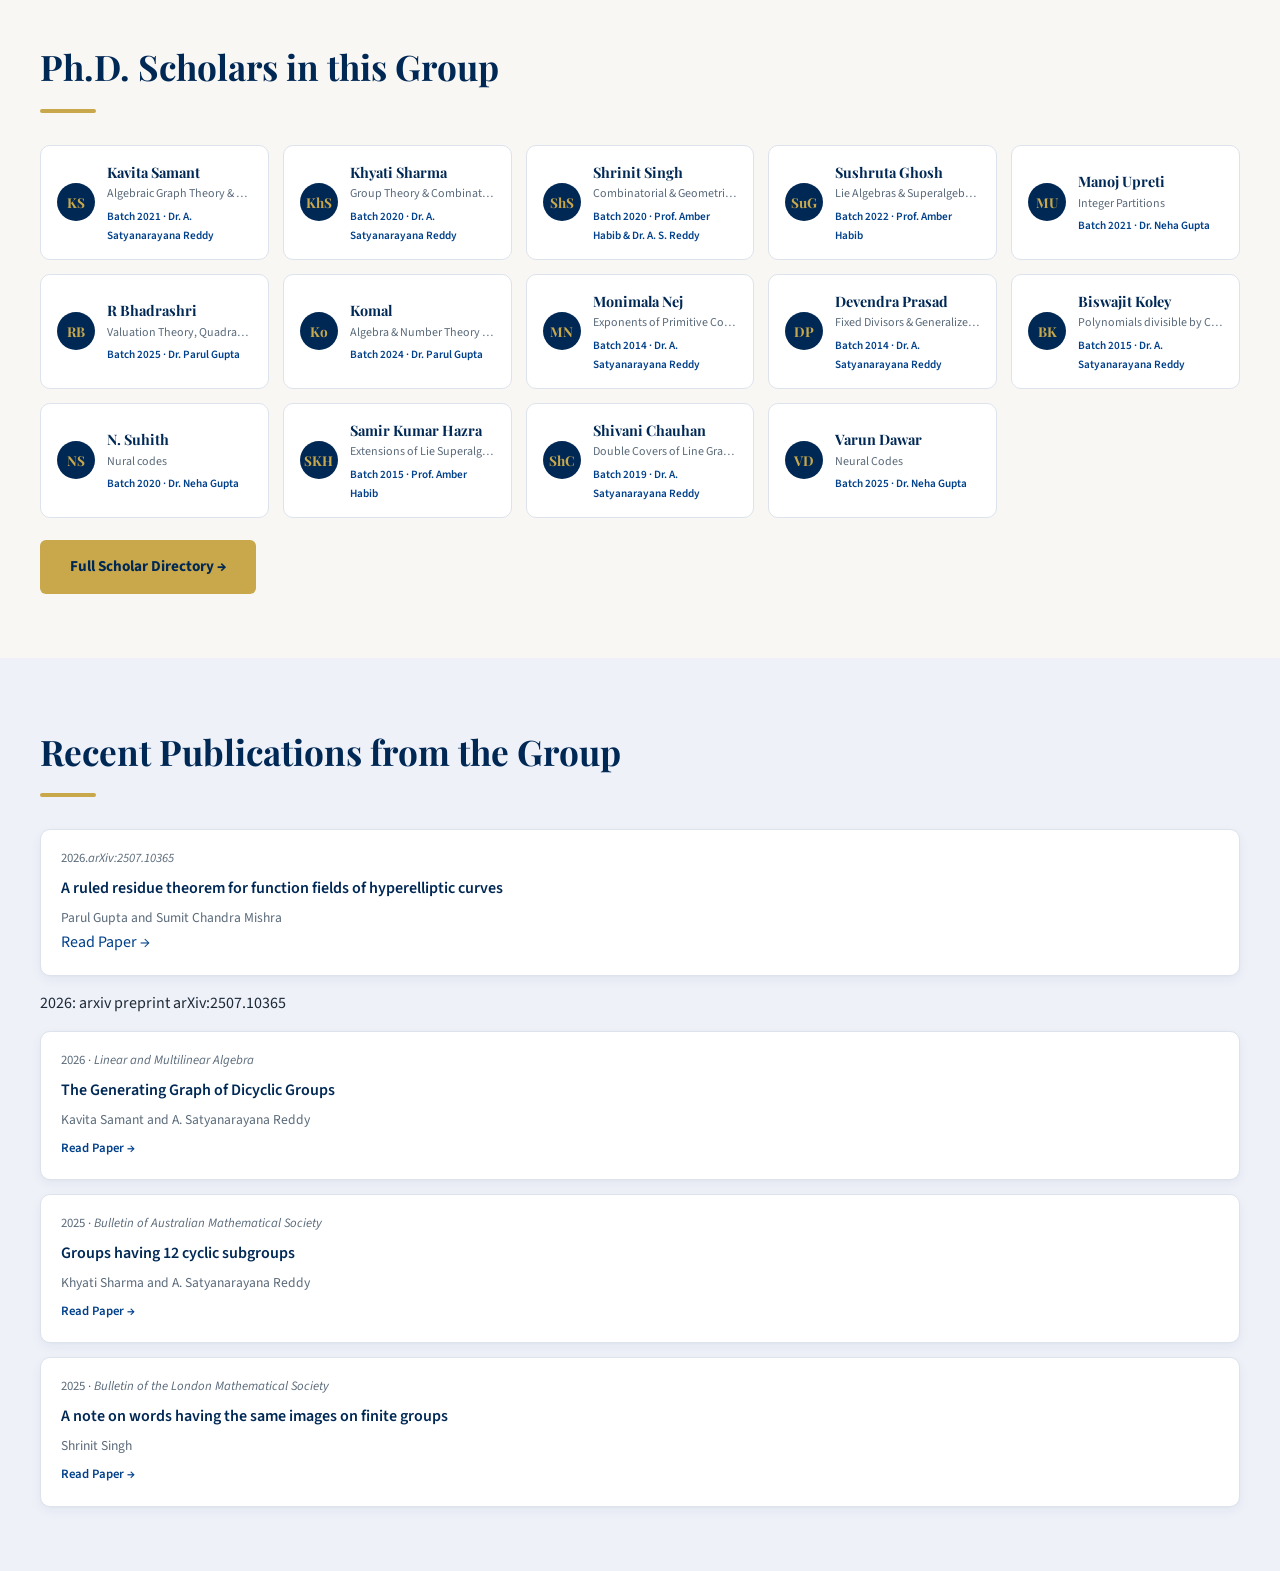
==== commit fe2859b9: "Update algebra.html" ====
--- a/algebra.html
+++ b/algebra.html
@@ -30,9 +30,8 @@
 <script src="nav.js"></script>
 
 <section class="group-hero" style="background:linear-gradient(135deg,#1a3a6a 0%,#2a5fa0 100%);">
-  <div style="font-size:3rem;margin-bottom:12px;">🔢</div>
   <h1>Algebra Group</h1>
-  <p>Exploring the deep structure of groups, rings, Lie algebras, and their combinatorial and geometric manifestations.</p>
+  <p>Exploring the deep structure of groups, rings, Lie algebras, Field Arithmetic, Quadratic form Theory, Sums of squares and higher powers and their combinatorial and geometric manifestations.</p>
 </section>
 
 <section class="section">
@@ -40,7 +39,7 @@
     <div>
       <h2 class="section-title">About the Group</h2>
       <div class="gold-rule"></div>
-      <p style="color:var(--muted);margin-bottom:14px;">The Algebra group at SNU works on a broad range of problems in pure algebra and its interactions with combinatorics, graph theory, and topology. Current themes include the structural study of finite groups via subgroup counts, generating graphs of groups, algebraic graph theory, Lie algebras and superalgebras, valuation theory, and representation theory.</p>
+      <p style="color:var(--muted);margin-bottom:14px;">The Algebra group at SNU works on a broad range of problems in pure algebra and its interactions with combinatorics, graph theory, topology, geometry and matrix theory. Current themes include the structural study of finite groups via subgroup counts, generating graphs of groups, algebraic graph theory, Lie algebras and superalgebras, valuation theory, and representation theory.</p>
       <p style="color:var(--muted);margin-bottom:14px;">Members of the group regularly participate in national and international conferences and maintain active collaborations with algebraists across India and abroad.</p>
       <h3 style="font-family:var(--font-serif);color:var(--navy);margin:28px 0 14px;font-size:1.15rem;">Research Themes</h3>
       <ul style="list-style:none;display:flex;flex-wrap:wrap;gap:10px;">
@@ -51,6 +50,9 @@
         <li style="background:#eef1f8;padding:7px 16px;border-radius:20px;font-size:.88rem;color:var(--navy);font-weight:600;">Representation Theory</li>
         <li style="background:#eef1f8;padding:7px 16px;border-radius:20px;font-size:.88rem;color:var(--navy);font-weight:600;">Valuation Theory</li>
         <li style="background:#eef1f8;padding:7px 16px;border-radius:20px;font-size:.88rem;color:var(--navy);font-weight:600;">Number Theory</li>
+        <li style="background:#eef1f8;padding:7px 16px;border-radius:20px;font-size:.88rem;color:var(--navy);font-weight:600;">Field Arithmetic</li>
+        <li style="background:#eef1f8;padding:7px 16px;border-radius:20px;font-size:.88rem;color:var(--navy);font-weight:600;">Quadratic form Theory</li>
+        <li style="background:#eef1f8;padding:7px 16px;border-radius:20px;font-size:.88rem;color:var(--navy);font-weight:600;">Sums of squares and higher powers</li>
       </ul>
     </div>
 
@@ -72,6 +74,7 @@
         <a href="https://ysharifi.wordpress.com/" target="_blank" class="res-btn-sideway">Y. Sharifi Math Blog</a>
         <a href="https://yutsumura.com/linear-algebra/" target="_blank" class="res-btn-sideway">Problems in Linear Algebra</a>
         <a href="https://www.combinatorics.org/" target="_blank" class="res-btn-sideway">E-Journal of Combinatorics</a>
+        <a href="https://www.themathconsortium.in/publications/timcbulletin" target="_blank" class="res-btn-sideway">The Indian Mathematics Consortium</a>
       </div>
     </div>
   </div>
@@ -119,8 +122,12 @@
     <h2 class="section-title">Recent Publications from the Group</h2>
     <div class="gold-rule"></div>
     <div style="display:flex;flex-direction:column;gap:14px;">
-      <div class="card" style="padding:18px 20px;"><div style="font-size:.8rem;color:var(--muted);margin-bottom:5px;">2026 · <em>Linear and Multilinear Algebra</em></div><div style="font-weight:600;color:var(--navy);">The Generating Graph of Dicyclic Groups</div><div style="font-size:.85rem;color:var(--muted);margin-top:4px;">Kavita Samant</div><a href="https://www.tandfonline.com/doi/full/10.1080/03081087.2026.2623170" target="_blank" style="font-size:.8rem;color:var(--navy-lt);font-weight:600;display:inline-block;margin-top:7px;">Read Paper →</a></div>
-      <div class="card" style="padding:18px 20px;"><div style="font-size:.8rem;color:var(--muted);margin-bottom:5px;">2025 · <em>Bulletin of Australian Mathematical Society</em></div><div style="font-weight:600;color:var(--navy);">Groups having 12 cyclic subgroups</div><div style="font-size:.85rem;color:var(--muted);margin-top:4px;">Khyati Sharma</div><a href="https://www.cambridge.org/core/journals/bulletin-of-the-australian-mathematical-society/article/abs/groups-having-12-cyclic-subgroups/F840743916FA4E4E2047FA05246051EC" target="_blank" style="font-size:.8rem;color:var(--navy-lt);font-weight:600;display:inline-block;margin-top:7px;">Read Paper →</a></div>
+<div class="card" style="padding:18px 20px;"><div style="font-size:.8rem;color:var(--muted);margin-bottom:5px;">2026.<em>arXiv:2507.10365</em></div><div style="font-weight:600;color:var(--navy);">A ruled residue theorem for function fields of hyperelliptic curves</div><div style="font-size:.85rem;color:var(--muted);margin-top:4px;">Parul Gupta and Sumit Chandra Mishra </div><a href="https://arxiv.org/abs/2507.10365" target="_blank" s:var(--navy-lt);font-weight:600;display:inline-block;margin-top:7px;">Read Paper →</a></div>
+
+      2026: arxiv preprint
+ arXiv:2507.10365
+      <div class="card" style="padding:18px 20px;"><div style="font-size:.8rem;color:var(--muted);margin-bottom:5px;">2026 · <em>Linear and Multilinear Algebra</em></div><div style="font-weight:600;color:var(--navy);">The Generating Graph of Dicyclic Groups</div><div style="font-size:.85rem;color:var(--muted);margin-top:4px;">Kavita Samant and A. Satyanarayana Reddy</div><a href="https://www.tandfonline.com/doi/full/10.1080/03081087.2026.2623170" target="_blank" style="font-size:.8rem;color:var(--navy-lt);font-weight:600;display:inline-block;margin-top:7px;">Read Paper →</a></div>
+      <div class="card" style="padding:18px 20px;"><div style="font-size:.8rem;color:var(--muted);margin-bottom:5px;">2025 · <em>Bulletin of Australian Mathematical Society</em></div><div style="font-weight:600;color:var(--navy);">Groups having 12 cyclic subgroups</div><div style="font-size:.85rem;color:var(--muted);margin-top:4px;">Khyati Sharma and  A. Satyanarayana Reddy </div><a href="https://www.cambridge.org/core/journals/bulletin-of-the-australian-mathematical-society/article/abs/groups-having-12-cyclic-subgroups/F840743916FA4E4E2047FA05246051EC" target="_blank" style="font-size:.8rem;color:var(--navy-lt);font-weight:600;display:inline-block;margin-top:7px;">Read Paper →</a></div>
       <div class="card" style="padding:18px 20px;"><div style="font-size:.8rem;color:var(--muted);margin-bottom:5px;">2025 · <em>Bulletin of the London Mathematical Society</em></div><div style="font-weight:600;color:var(--navy);">A note on words having the same images on finite groups</div><div style="font-size:.85rem;color:var(--muted);margin-top:4px;">Shrinit Singh</div><a href="https://londmathsoc.onlinelibrary.wiley.com/doi/abs/10.1112/blms.70150" target="_blank" style="font-size:.8rem;color:var(--navy-lt);font-weight:600;display:inline-block;margin-top:7px;">Read Paper →</a></div>
     </div>
   </div>
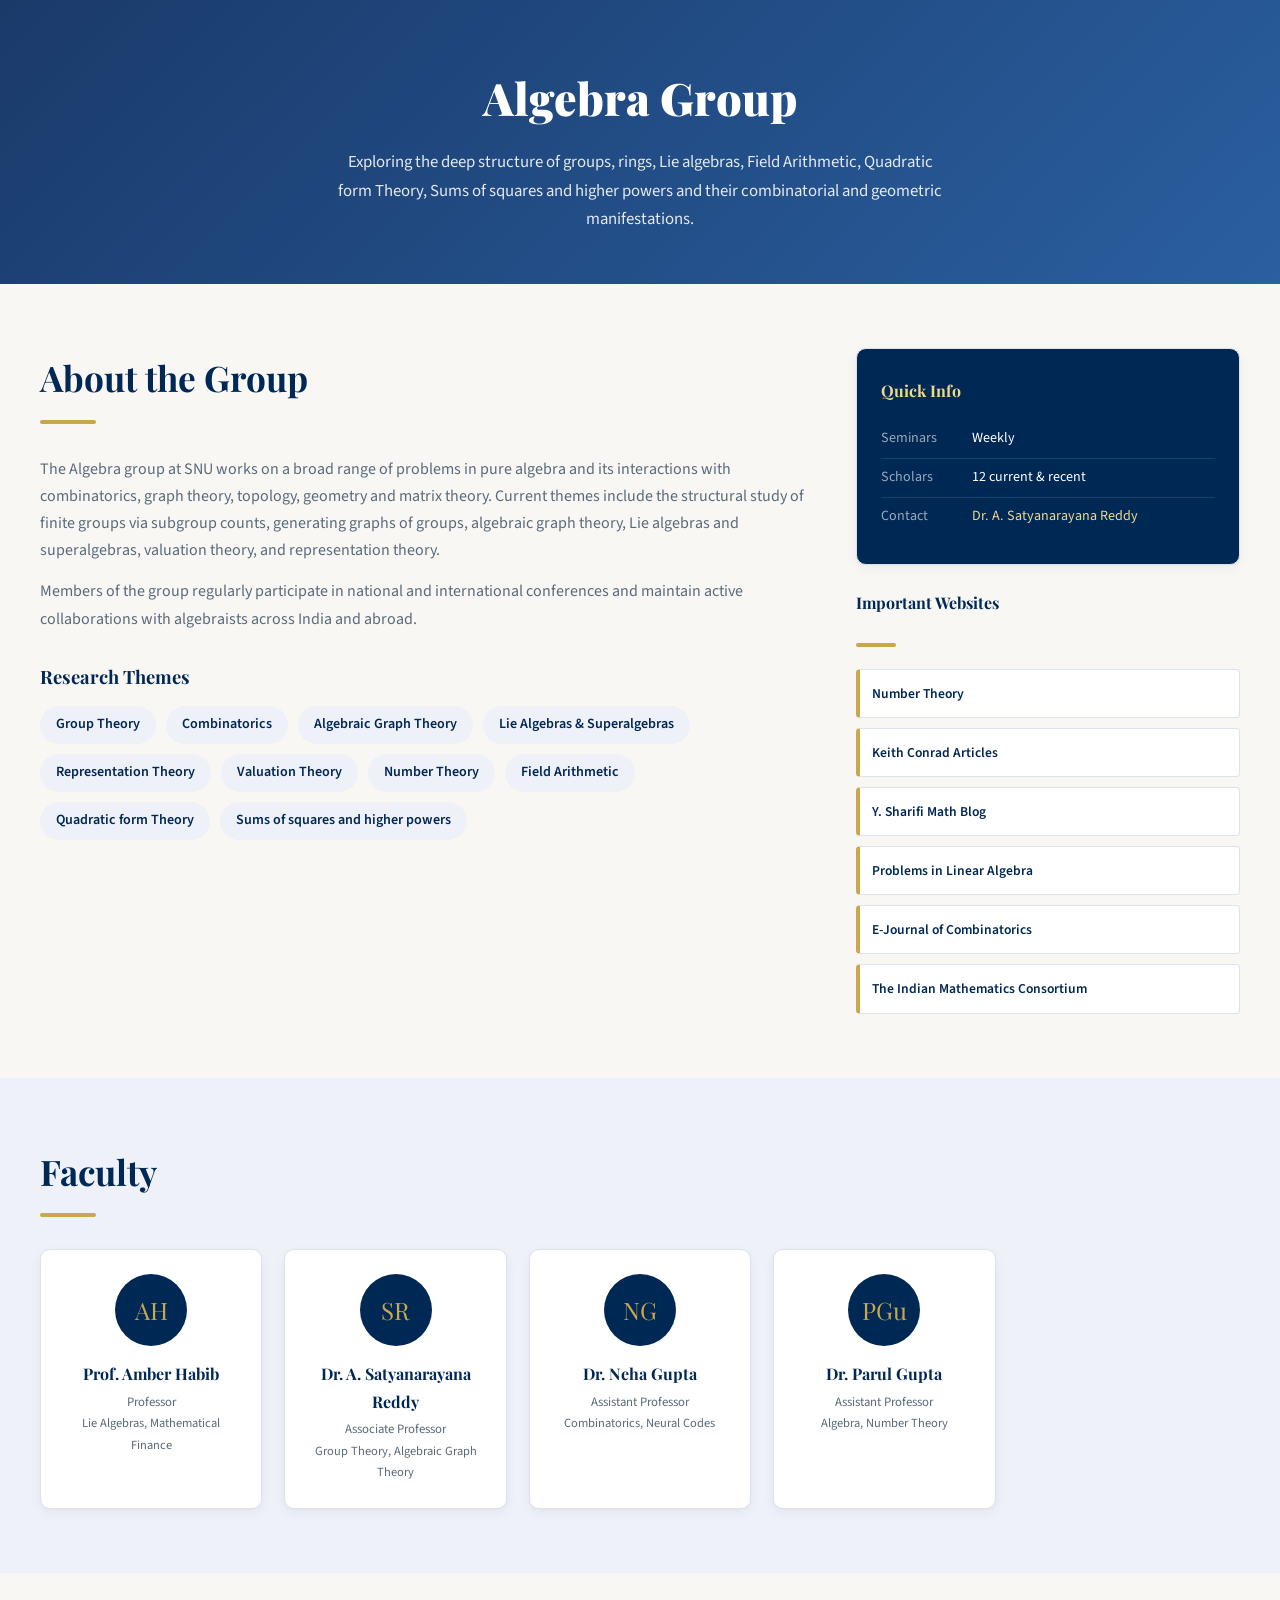
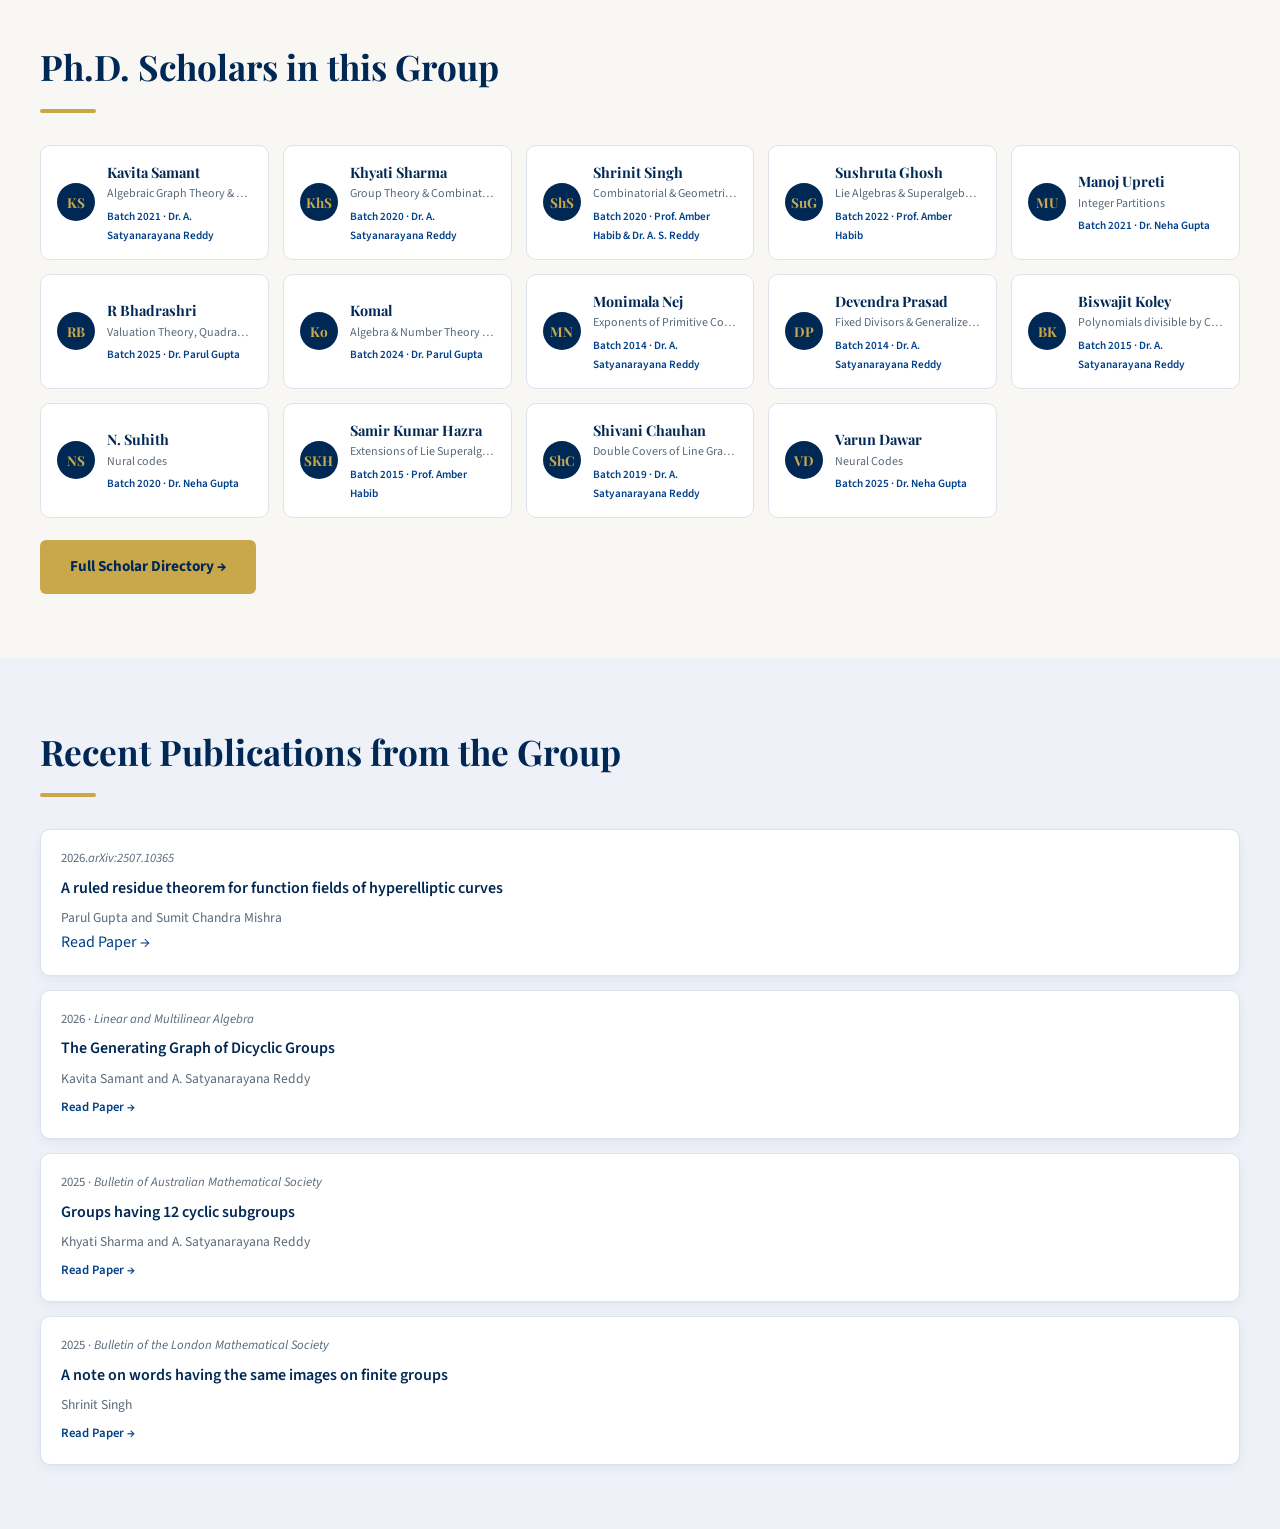
==== commit 337c189f: "Update algebra.html" ====
--- a/algebra.html
+++ b/algebra.html
@@ -122,13 +122,10 @@
     <h2 class="section-title">Recent Publications from the Group</h2>
     <div class="gold-rule"></div>
     <div style="display:flex;flex-direction:column;gap:14px;">
-<div class="card" style="padding:18px 20px;"><div style="font-size:.8rem;color:var(--muted);margin-bottom:5px;">2026.<em>arXiv:2507.10365</em></div><div style="font-weight:600;color:var(--navy);">A ruled residue theorem for function fields of hyperelliptic curves</div><div style="font-size:.85rem;color:var(--muted);margin-top:4px;">Parul Gupta and Sumit Chandra Mishra </div><a href="https://arxiv.org/abs/2507.10365" target="_blank" s:var(--navy-lt);font-weight:600;display:inline-block;margin-top:7px;">Read Paper →</a></div>
-
-      2026: arxiv preprint
- arXiv:2507.10365
-      <div class="card" style="padding:18px 20px;"><div style="font-size:.8rem;color:var(--muted);margin-bottom:5px;">2026 · <em>Linear and Multilinear Algebra</em></div><div style="font-weight:600;color:var(--navy);">The Generating Graph of Dicyclic Groups</div><div style="font-size:.85rem;color:var(--muted);margin-top:4px;">Kavita Samant and A. Satyanarayana Reddy</div><a href="https://www.tandfonline.com/doi/full/10.1080/03081087.2026.2623170" target="_blank" style="font-size:.8rem;color:var(--navy-lt);font-weight:600;display:inline-block;margin-top:7px;">Read Paper →</a></div>
-      <div class="card" style="padding:18px 20px;"><div style="font-size:.8rem;color:var(--muted);margin-bottom:5px;">2025 · <em>Bulletin of Australian Mathematical Society</em></div><div style="font-weight:600;color:var(--navy);">Groups having 12 cyclic subgroups</div><div style="font-size:.85rem;color:var(--muted);margin-top:4px;">Khyati Sharma and  A. Satyanarayana Reddy </div><a href="https://www.cambridge.org/core/journals/bulletin-of-the-australian-mathematical-society/article/abs/groups-having-12-cyclic-subgroups/F840743916FA4E4E2047FA05246051EC" target="_blank" style="font-size:.8rem;color:var(--navy-lt);font-weight:600;display:inline-block;margin-top:7px;">Read Paper →</a></div>
-      <div class="card" style="padding:18px 20px;"><div style="font-size:.8rem;color:var(--muted);margin-bottom:5px;">2025 · <em>Bulletin of the London Mathematical Society</em></div><div style="font-weight:600;color:var(--navy);">A note on words having the same images on finite groups</div><div style="font-size:.85rem;color:var(--muted);margin-top:4px;">Shrinit Singh</div><a href="https://londmathsoc.onlinelibrary.wiley.com/doi/abs/10.1112/blms.70150" target="_blank" style="font-size:.8rem;color:var(--navy-lt);font-weight:600;display:inline-block;margin-top:7px;">Read Paper →</a></div>
+    <div class="card" style="padding:18px 20px;"><div style="font-size:.8rem;color:var(--muted);margin-bottom:5px;">2026.<em>arXiv:2507.10365</em></div><div style="font-weight:600;color:var(--navy);">A ruled residue theorem for function fields of hyperelliptic curves</div><div style="font-size:.85rem;color:var(--muted);margin-top:4px;">Parul Gupta and Sumit Chandra Mishra </div><a href="https://arxiv.org/abs/2507.10365" target="_blank" s:var(--navy-lt);font-weight:600;display:inline-block;margin-top:7px;">Read Paper →</a></div>
+    <div class="card" style="padding:18px 20px;"><div style="font-size:.8rem;color:var(--muted);margin-bottom:5px;">2026 · <em>Linear and Multilinear Algebra</em></div><div style="font-weight:600;color:var(--navy);">The Generating Graph of Dicyclic Groups</div><div style="font-size:.85rem;color:var(--muted);margin-top:4px;">Kavita Samant and A. Satyanarayana Reddy</div><a href="https://www.tandfonline.com/doi/full/10.1080/03081087.2026.2623170" target="_blank" style="font-size:.8rem;color:var(--navy-lt);font-weight:600;display:inline-block;margin-top:7px;">Read Paper →</a></div>
+    <div class="card" style="padding:18px 20px;"><div style="font-size:.8rem;color:var(--muted);margin-bottom:5px;">2025 · <em>Bulletin of Australian Mathematical Society</em></div><div style="font-weight:600;color:var(--navy);">Groups having 12 cyclic subgroups</div><div style="font-size:.85rem;color:var(--muted);margin-top:4px;">Khyati Sharma and  A. Satyanarayana Reddy </div><a href="https://www.cambridge.org/core/journals/bulletin-of-the-australian-mathematical-society/article/abs/groups-having-12-cyclic-subgroups/F840743916FA4E4E2047FA05246051EC" target="_blank" style="font-size:.8rem;color:var(--navy-lt);font-weight:600;display:inline-block;margin-top:7px;">Read Paper →</a></div>
+    <div class="card" style="padding:18px 20px;"><div style="font-size:.8rem;color:var(--muted);margin-bottom:5px;">2025 · <em>Bulletin of the London Mathematical Society</em></div><div style="font-weight:600;color:var(--navy);">A note on words having the same images on finite groups</div><div style="font-size:.85rem;color:var(--muted);margin-top:4px;">Shrinit Singh</div><a href="https://londmathsoc.onlinelibrary.wiley.com/doi/abs/10.1112/blms.70150" target="_blank" style="font-size:.8rem;color:var(--navy-lt);font-weight:600;display:inline-block;margin-top:7px;">Read Paper →</a></div>
     </div>
   </div>
 </section>
